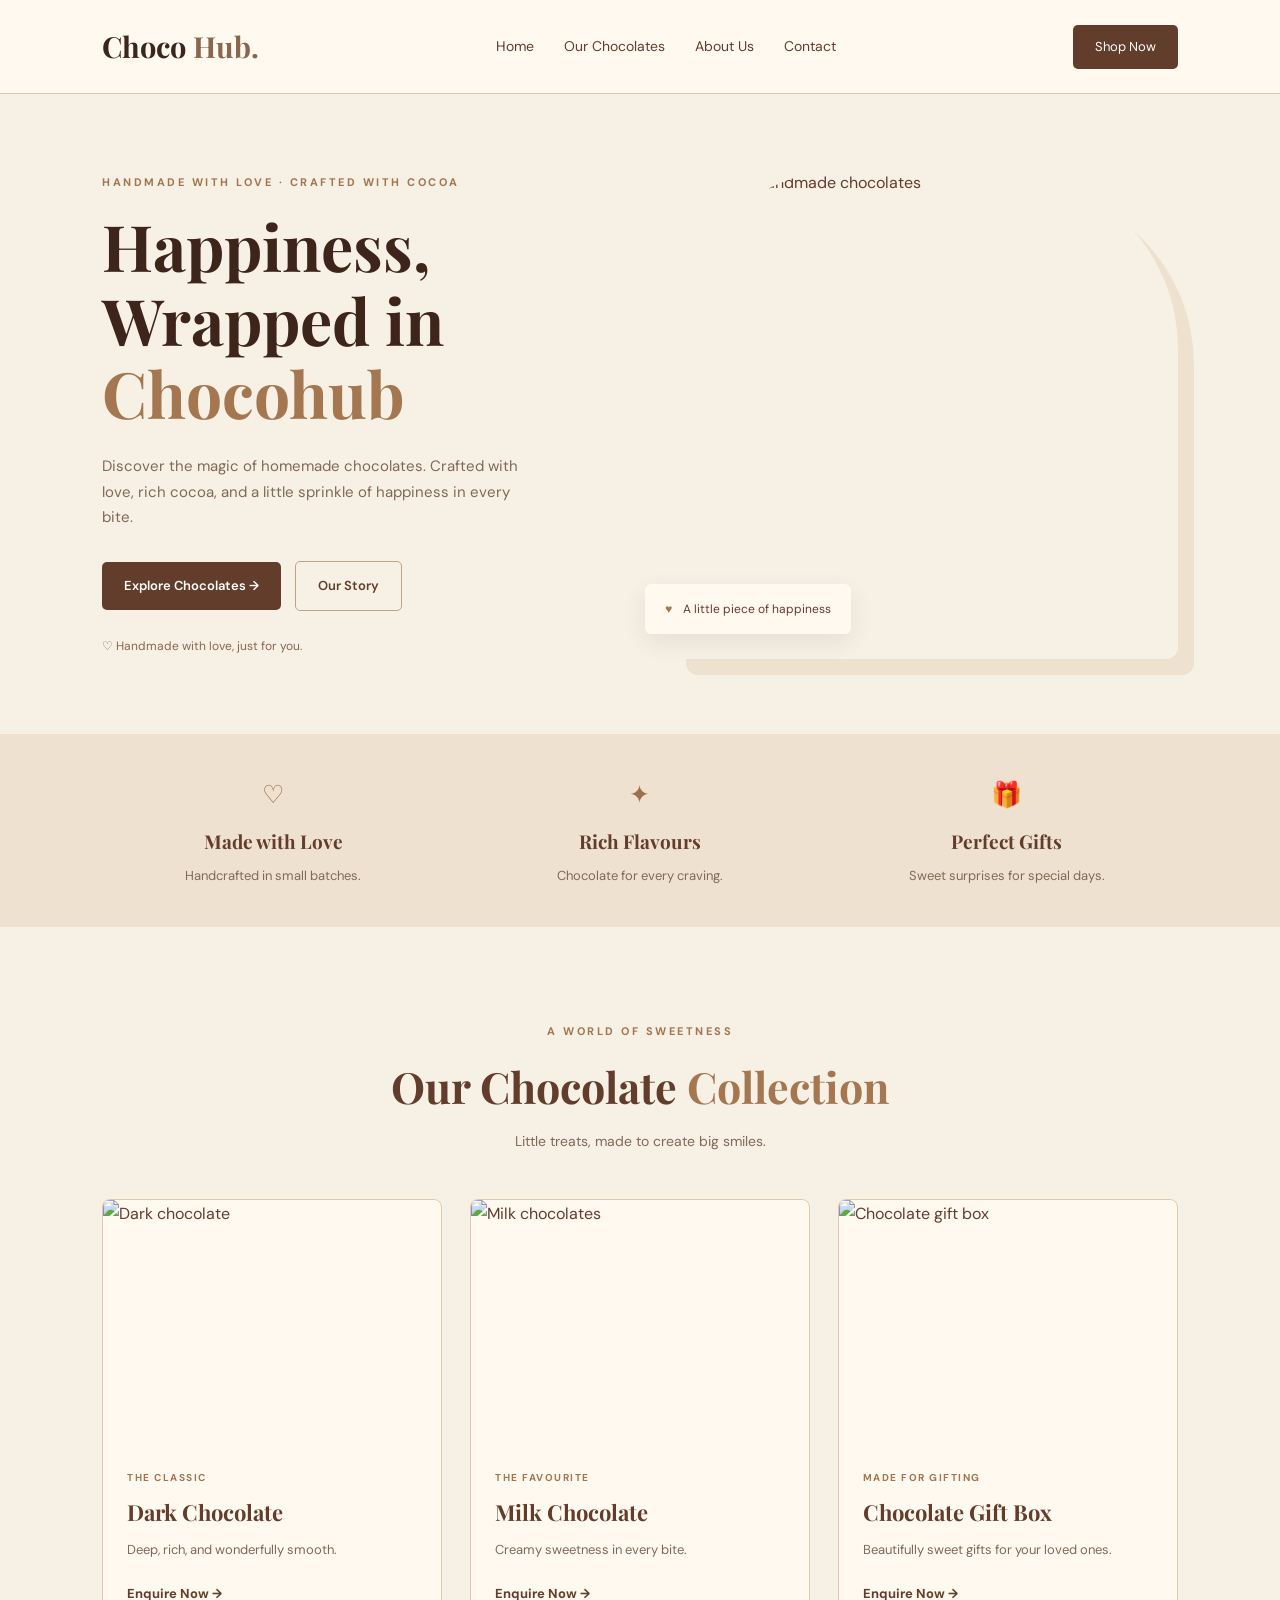
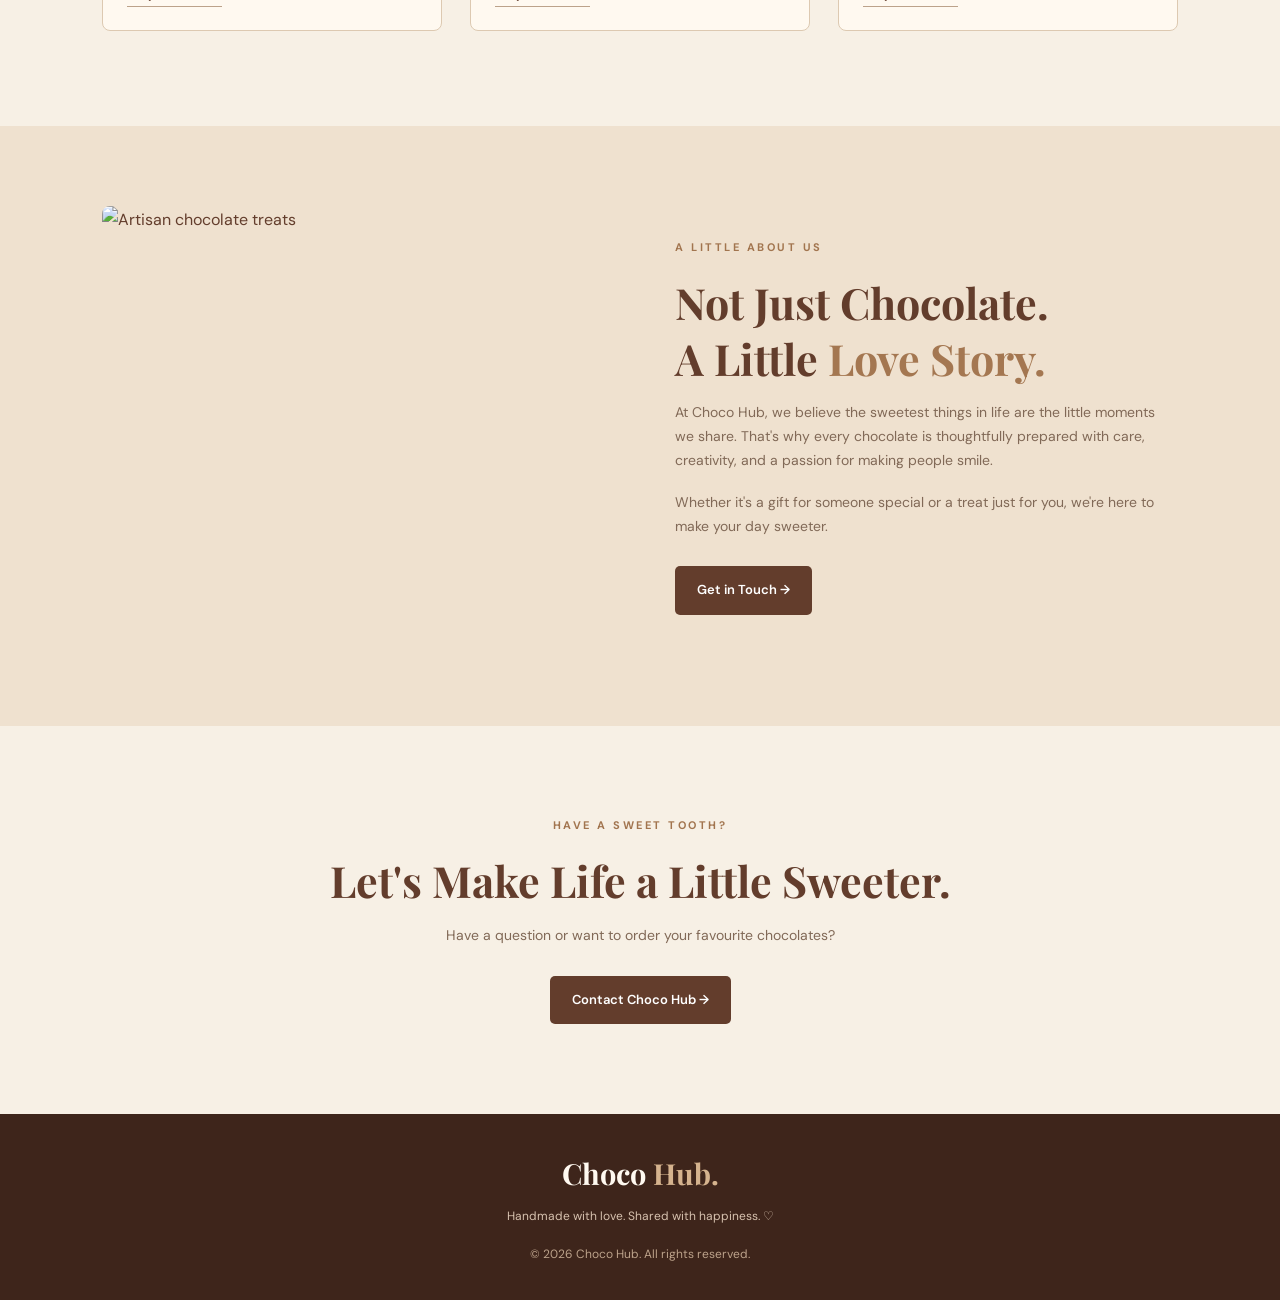
==== index.html @ 495659d4 "ADded home products page" ====
<!DOCTYPE html>
<html lang="en">
<head>
    <meta charset="UTF-8">
    <meta name="viewport" content="width=device-width, initial-scale=1.0">
    <title>Choco Hub | Chocolate Boutique </title>
    <link rel="stylesheet" href="style.css">
    <link href="https://fonts.googleapis.com/css2?family=DM+Sans:wght@400;500;600;700&family=Playfair+Display:wght@500;600;700&display=swap" rel="stylesheet">
</head>
<body>

    <!-- Navigation Bar -->
    <header class="navbar">
        <a href="#" class="logo">Choco <span>Hub.</span></a>

        <nav>
            <a href="#home">Home</a>
            <a href="#products">Our Chocolates</a>
            <a href="#about">About Us</a>
            <a href="#contact">Contact</a>
        </nav>

        <a href="#products" class="nav-button">Shop Now</a>
    </header>

    <!-- Hero Section -->
    <section class="hero" id="home">
        <div class="hero-content">
            <p class="tagline">HANDMADE WITH LOVE · CRAFTED WITH COCOA</p>

            <h1>Happiness,<br>
                Wrapped in <span>Chocohub</span>
            </h1>

            <p class="hero-description">
                Discover the magic of homemade chocolates.
                Crafted with love, rich cocoa, and a little
                sprinkle of happiness in every bite.
            </p>

            <div class="hero-buttons">
                <a href="#products" class="btn-primary">
                    Explore Chocolates →
                </a>
                <a href="#about" class="btn-secondary">
                    Our Story
                </a>
            </div>

            <p class="hero-note">♡ Handmade with love, just for you.</p>
        </div>

        <div class="hero-image">
            <img
                src="https://images.unsplash.com/photo-1548907040-4d42bfc8a4b3?auto=format&fit=crop&w=1000&q=85"
                alt="Delicious handmade chocolates"
            >
            <div class="image-label">
                <span>♥</span>
                A little piece of happiness
            </div>
        </div>
    </section>

    <!-- Features -->
    <section class="features">
        <div class="feature">
            <span>♡</span>
            <h3>Made with Love</h3>
            <p>Handcrafted in small batches.</p>
        </div>

        <div class="feature">
            <span>✦</span>
            <h3>Rich Flavours</h3>
            <p>Chocolate for every craving.</p>
        </div>

        <div class="feature">
            <span>🎁</span>
            <h3>Perfect Gifts</h3>
            <p>Sweet surprises for special days.</p>
        </div>
    </section>

    <!-- Products Section -->
    <section class="products" id="products">
        <div class="section-heading">
            <p class="tagline">A WORLD OF SWEETNESS</p>
            <h2>Our Chocolate <span>Collection</span></h2>
            <p>Little treats, made to create big smiles.</p>
        </div>

        <div class="product-grid">

            <article class="product-card">
                <img
                    src="https://images.unsplash.com/photo-1511381939415-e44015466834?auto=format&fit=crop&w=700&q=80"
                    alt="Dark chocolate"
                >
                <div class="product-info">
                    <p class="product-type">THE CLASSIC</p>
                    <h3>Dark Chocolate</h3>
                    <p>Deep, rich, and wonderfully smooth.</p>
                    <a href="#contact">Enquire Now →</a>
                </div>
            </article>

            <article class="product-card">
                <img
                    src="https://images.unsplash.com/photo-1481391319762-47dff72954d9?auto=format&fit=crop&w=700&q=80"
                    alt="Milk chocolates"
                >
                <div class="product-info">
                    <p class="product-type">THE FAVOURITE</p>
                    <h3>Milk Chocolate</h3>
                    <p>Creamy sweetness in every bite.</p>
                    <a href="#contact">Enquire Now →</a>
                </div>
            </article>

            <article class="product-card">
                <img
                    src="https://images.unsplash.com/photo-1549007994-cb92caebd54b?auto=format&fit=crop&w=700&q=80"
                    alt="Chocolate gift box"
                >
                <div class="product-info">
                    <p class="product-type">MADE FOR GIFTING</p>
                    <h3>Chocolate Gift Box</h3>
                    <p>Beautifully sweet gifts for your loved ones.</p>
                    <a href="#contact">Enquire Now →</a>
                </div>
            </article>

        </div>
    </section>

    <!-- About Section -->
    <section class="about" id="about">
        <div class="about-image">
            <img
                src="https://images.unsplash.com/photo-1606313564200-e75d5e30476c?auto=format&fit=crop&w=900&q=80"
                alt="Artisan chocolate treats"
            >
        </div>

        <div class="about-content">
            <p class="tagline">A LITTLE ABOUT US</p>
            <h2>Not Just Chocolate.<br>
                A Little <span>Love Story.</span>
            </h2>
            <p>
                At Choco Hub, we believe the sweetest things in
                life are the little moments we share. That's why
                every chocolate is thoughtfully prepared with care,
                creativity, and a passion for making people smile.
            </p>
            <p>
                Whether it's a gift for someone special or a treat
                just for you, we're here to make your day sweeter.
            </p>
            <a href="#contact" class="btn-primary">Get in Touch →</a>
        </div>
    </section>

    <!-- Contact Section -->
    <section class="contact" id="contact">
        <p class="tagline">HAVE A SWEET TOOTH?</p>
        <h2>Let's Make Life a Little Sweeter.</h2>
        <p>Have a question or want to order your favourite chocolates?</p>
        <a href="mailto:hello@chocohub.com" class="btn-primary">
            Contact Choco Hub →
        </a>
    </section>

    <!-- Footer -->
    <footer>
        <a href="#home" class="logo">Choco <span>Hub.</span></a>
        <p>Handmade with love. Shared with happiness. ♡</p>
        <p class="copyright">© 2026 Choco Hub. All rights reserved.</p>
    </footer>

</body>
</html>
---- style.css ----
/* ===== COLOUR PALETTE ===== */
:root {
    --beige: #F7F0E5;
    --light-beige: #EFE1CF;
    --cream: #FFF9F0;
    --brown: #633D2C;
    --dark-brown: #3E251B;
    --medium-brown: #89664E;
    --border: #DDC9B1;
}

/* ===== GENERAL STYLING ===== */
* {
    margin: 0;
    padding: 0;
    box-sizing: border-box;
    scroll-behavior: smooth;
}

body {
    font-family: 'DM Sans', sans-serif;
    background-color: var(--beige);
    color: var(--brown);
    line-height: 1.7;
}

h1, h2, h3, .logo {
    font-family: 'Playfair Display', serif;
}

a {
    text-decoration: none;
    color: inherit;
}

img {
    width: 100%;
    display: block;
    object-fit: cover;
}

section {
    scroll-margin-top: 90px;
}

/* ===== NAVIGATION BAR ===== */
.navbar {
    display: flex;
    justify-content: space-between;
    align-items: center;
    padding: 22px 8%;
    background-color: var(--cream);
    border-bottom: 1px solid var(--border);
    position: sticky;
    top: 0;
    z-index: 100;
}

.logo {
    font-size: 29px;
    font-weight: 700;
    color: var(--dark-brown);
}

.logo span {
    color: var(--medium-brown);
}

.navbar nav {
    display: flex;
    gap: 30px;
}

.navbar nav a {
    font-size: 14px;
    color: var(--brown);
    transition: color 0.3s;
}

.navbar nav a:hover {
    color: #B17A4D;
}

.nav-button {
    padding: 11px 22px;
    background-color: var(--brown);
    color: white;
    border-radius: 5px;
    font-size: 13px;
    transition: 0.3s;
}

.nav-button:hover,
.btn-primary:hover {
    background-color: #81563D;
    transform: translateY(-2px);
}

/* ===== HERO SECTION ===== */
.hero {
    display: grid;
    grid-template-columns: 1fr 1fr;
    align-items: center;
    gap: 60px;
    padding: 75px 8%;
}

.hero-content {
    max-width: 550px;
}

.tagline {
    color: #A2754F;
    font-size: 11px;
    font-weight: 700;
    letter-spacing: 2.5px;
    margin-bottom: 18px;
}

.hero h1 {
    font-size: clamp(42px, 5vw, 67px);
    line-height: 1.15;
    color: var(--dark-brown);
    margin-bottom: 24px;
}

.hero h1 span,
.section-heading h2 span,
.about-content h2 span {
    color: #A47751;
}

.hero-description {
    max-width: 440px;
    color: #816957;
    font-size: 15px;
    margin-bottom: 30px;
}

.hero-buttons {
    display: flex;
    align-items: center;
    gap: 14px;
    flex-wrap: wrap;
}

.btn-primary,
.btn-secondary {
    display: inline-block;
    padding: 13px 22px;
    border-radius: 5px;
    font-size: 13px;
    font-weight: 600;
    transition: 0.3s;
}

.btn-primary {
    background-color: var(--brown);
    color: white;
}

.btn-secondary {
    border: 1px solid #BCA28A;
    color: var(--brown);
}

.btn-secondary:hover {
    background-color: var(--light-beige);
}

.hero-note {
    margin-top: 25px;
    font-size: 12px;
    color: var(--medium-brown);
}

.hero-image {
    position: relative;
}

.hero-image img {
    height: 490px;
    border-radius: 180px 180px 12px 12px;
    box-shadow: 16px 16px 0 var(--light-beige);
}

.image-label {
    position: absolute;
    bottom: 25px;
    left: -25px;
    background-color: var(--cream);
    padding: 15px 20px;
    border-radius: 6px;
    box-shadow: 0 8px 25px #3E251B15;
    font-size: 12px;
}

.image-label span {
    color: #A47751;
    margin-right: 8px;
}

/* ===== FEATURES ===== */
.features {
    display: grid;
    grid-template-columns: repeat(3, 1fr);
    gap: 25px;
    padding: 40px 8%;
    background-color: var(--light-beige);
    text-align: center;
}

.feature span {
    font-size: 25px;
    color: #9B704B;
}

.feature h3 {
    font-size: 19px;
    margin: 8px 0;
}

.feature p {
    color: #816957;
    font-size: 13px;
}

/* ===== PRODUCTS ===== */
.products {
    padding: 95px 8%;
}

.section-heading {
    text-align: center;
    margin-bottom: 45px;
}

.section-heading h2,
.about-content h2,
.contact h2 {
    font-size: clamp(30px, 4vw, 43px);
    line-height: 1.3;
    margin-bottom: 15px;
}

.section-heading > p:last-child {
    color: #816957;
    font-size: 14px;
}

.product-grid {
    display: grid;
    grid-template-columns: repeat(3, 1fr);
    gap: 28px;
}

.product-card {
    background-color: var(--cream);
    border: 1px solid var(--border);
    border-radius: 8px;
    overflow: hidden;
    transition: transform 0.3s, box-shadow 0.3s;
}

.product-card:hover {
    transform: translateY(-7px);
    box-shadow: 0 14px 30px #633D2C15;
}

.product-card img {
    height: 245px;
    transition: transform 0.4s;
}

.product-card:hover img {
    transform: scale(1.04);
}

.product-info {
    padding: 24px;
}

.product-type {
    color: #A2754F;
    font-size: 10px;
    font-weight: 700;
    letter-spacing: 1.5px;
}

.product-info h3 {
    font-size: 22px;
    margin: 8px 0;
}

.product-info > p:not(.product-type) {
    color: #816957;
    font-size: 13px;
    margin-bottom: 18px;
}

.product-info a {
    color: var(--brown);
    font-size: 13px;
    font-weight: 700;
    border-bottom: 1px solid #BCA28A;
    padding-bottom: 4px;
}

/* ===== ABOUT US ===== */
.about {
    display: grid;
    grid-template-columns: 1fr 1fr;
    gap: 70px;
    align-items: center;
    padding: 80px 8%;
    background-color: var(--light-beige);
}

.about-image img {
    height: 440px;
    border-radius: 8px;
}

.about-content > p:not(.tagline) {
    color: #816957;
    font-size: 14px;
    margin-bottom: 18px;
}

.about-content .btn-primary {
    margin-top: 10px;
}

/* ===== CONTACT ===== */
.contact {
    text-align: center;
    padding: 90px 8%;
}

.contact > p:not(.tagline) {
    color: #816957;
    font-size: 14px;
    margin-bottom: 28px;
}

/* ===== FOOTER ===== */
footer {
    text-align: center;
    padding: 35px 8%;
    background-color: var(--dark-brown);
    color: var(--cream);
}

footer .logo {
    color: var(--cream);
}

footer .logo span {
    color: #D5B38E;
}

footer p {
    font-size: 12px;
    color: #D7C2AF;
    margin-top: 8px;
}

footer .copyright {
    margin-top: 18px;
    color: #BCA28A;
}

/* ===== RESPONSIVE DESIGN ===== */
@media (max-width: 900px) {
    .navbar {
        padding: 18px 5%;
    }

    .navbar nav {
        gap: 15px;
    }

    .hero,
    .about {
        gap: 35px;
        padding: 60px 5%;
    }

    .hero-image img {
        height: 400px;
    }

    .product-grid {
        gap: 16px;
    }

    .product-info {
        padding: 18px;
    }

    .product-card img {
        height: 200px;
    }
}

@media (max-width: 650px) {
    .navbar {
        flex-wrap: wrap;
        gap: 12px;
    }

    .navbar nav {
        order: 3;
        width: 100%;
        justify-content: space-between;
        gap: 8px;
    }

    .navbar nav a {
        font-size: 12px;
    }

    .logo {
        font-size: 25px;
    }

    .nav-button {
        padding: 9px 14px;
        font-size: 12px;
    }

    .hero {
        grid-template-columns: 1fr;
        padding: 45px 6%;
        gap: 35px;
    }

    .hero h1 {
        font-size: 46px;
    }

    .hero-image img {
        height: 350px;
        border-radius: 120px 120px 10px 10px;
    }

    .image-label {
        left: 10px;
    }

    .features {
        grid-template-columns: 1fr;
        gap: 30px;
        padding: 40px 6%;
    }

    .products {
        padding: 65px 6%;
    }

    .product-grid {
        grid-template-columns: 1fr;
        gap: 25px;
    }

    .product-card img {
        height: 260px;
    }

    .about {
        grid-template-columns: 1fr;
        padding: 55px 6%;
        gap: 35px;
    }

    .about-image img {
        height: 320px;
    }

    .contact {
        padding: 65px 6%;
    }

    .section-heading h2,
    .about-content h2,
    .contact h2 {
        font-size: 32px;
    }
}
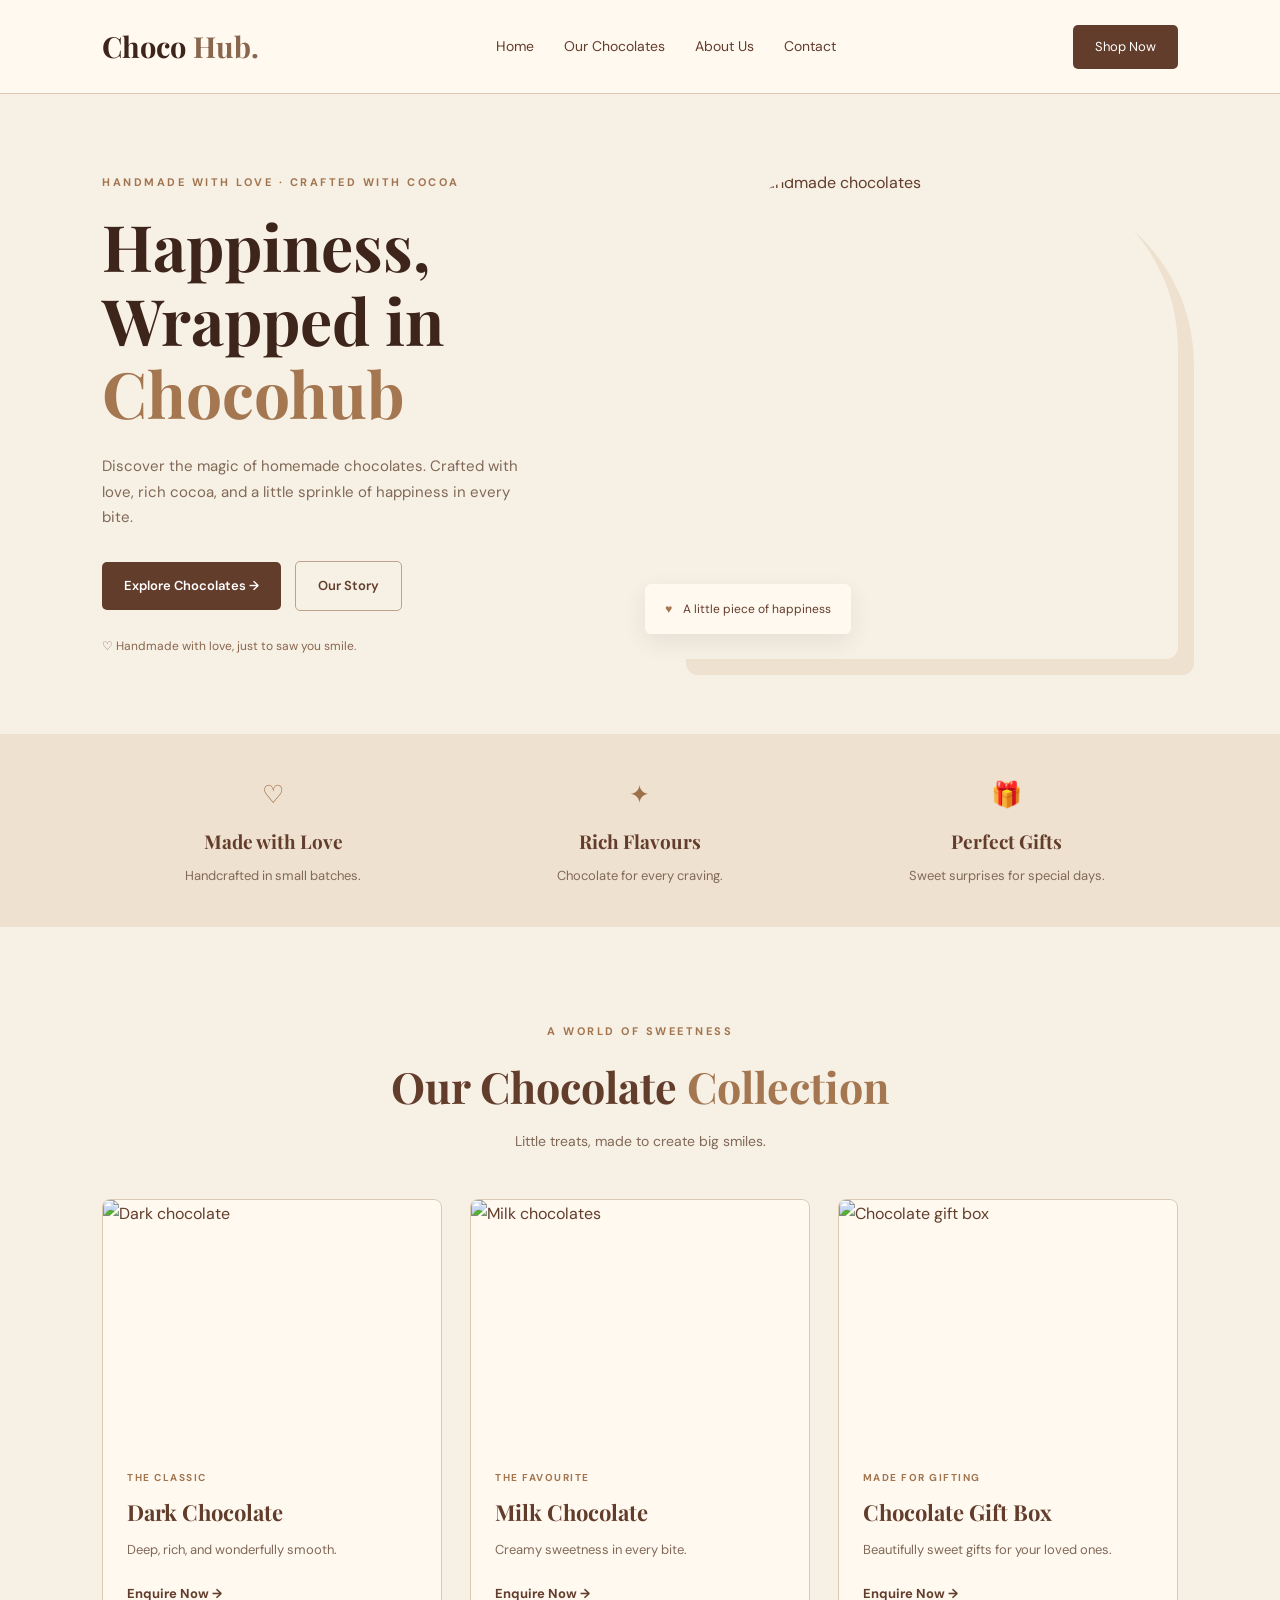
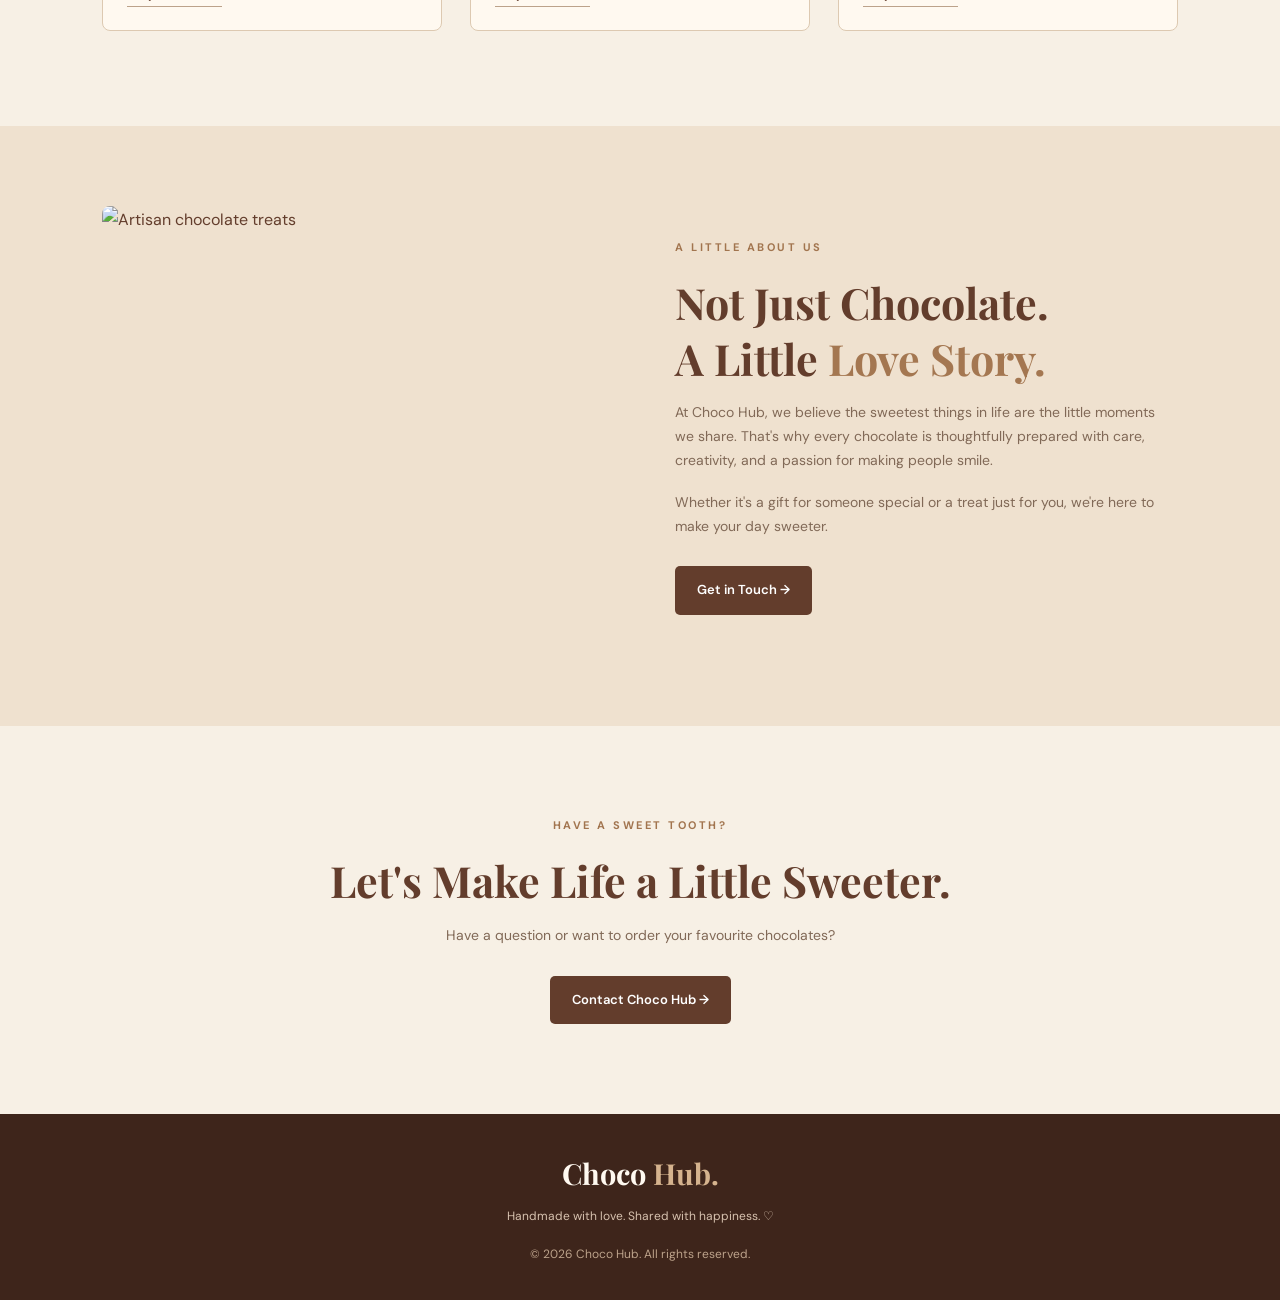
==== commit 6dbecc1e: "change just for you to just to saw you smile" ====
--- a/index.html
+++ b/index.html
@@ -47,7 +47,7 @@
                 </a>
             </div>
 
-            <p class="hero-note">♡ Handmade with love, just for you.</p>
+            <p class="hero-note">♡ Handmade with love, just to saw you smile.</p>
         </div>
 
         <div class="hero-image">
